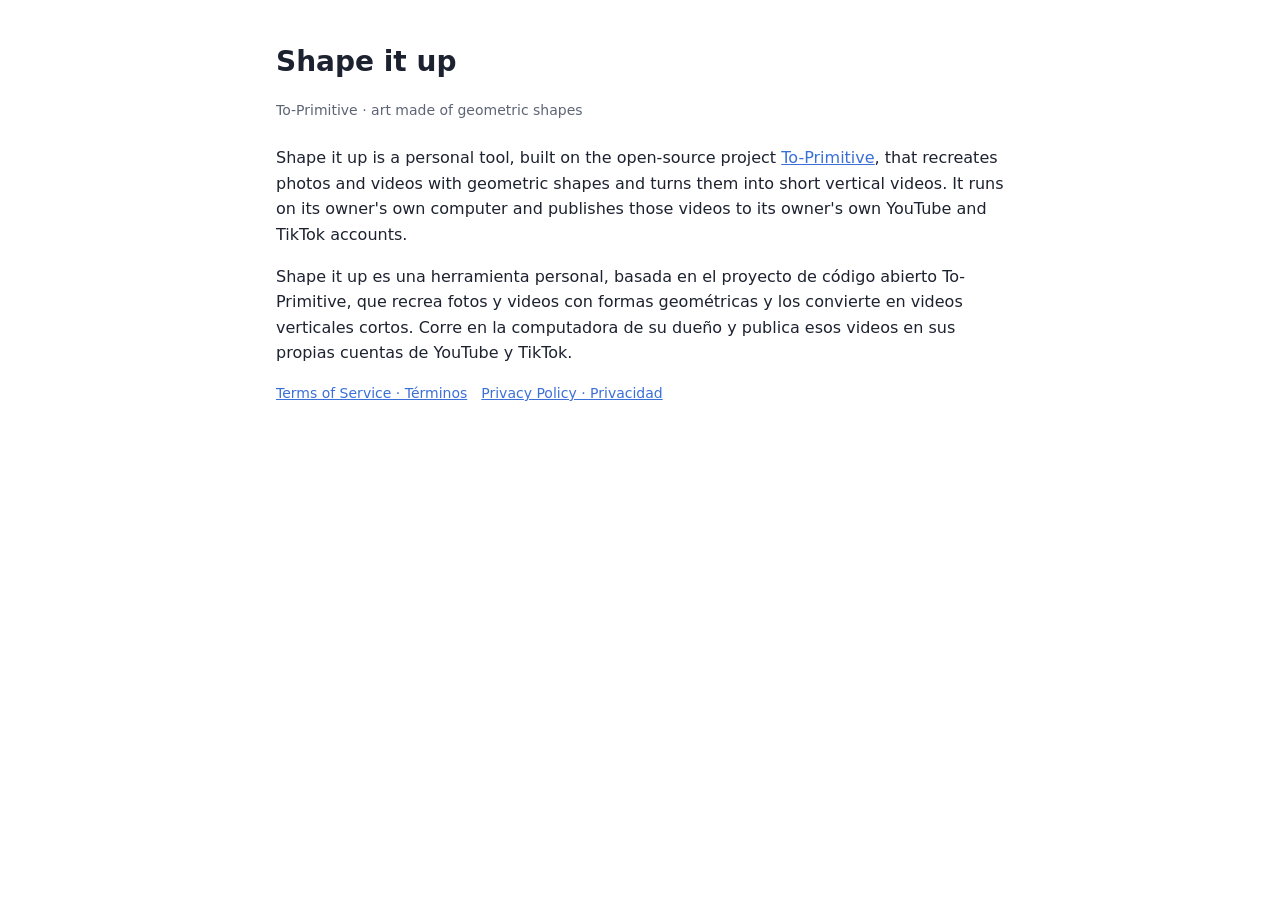
==== docs/index.html @ e6714d4a "Páginas públicas (GitHub Pages) y retorno https para TikTok docs/ tiene la presentación, términos y " ====
<!doctype html>
<html lang="en">
<head>
<meta charset="utf-8">
<meta name="viewport" content="width=device-width, initial-scale=1">
<title>Shape it up</title>
<link rel="stylesheet" href="style.css">
</head>
<body>
<main>
  <h1>Shape it up</h1>
  <p class="meta">To-Primitive · art made of geometric shapes</p>
  <p>Shape it up is a personal tool, built on the open-source project <a href="https://github.com/GuidoDSalem/To-Primitive">To-Primitive</a>, that recreates photos and videos with geometric shapes and turns them into short vertical videos. It runs on its owner's own computer and publishes those videos to its owner's own YouTube and TikTok accounts.</p>
  <p>Shape it up es una herramienta personal, basada en el proyecto de código abierto To-Primitive, que recrea fotos y videos con formas geométricas y los convierte en videos verticales cortos. Corre en la computadora de su dueño y publica esos videos en sus propias cuentas de YouTube y TikTok.</p>
  <nav><a href="terms.html">Terms of Service · Términos</a><a href="privacy.html">Privacy Policy · Privacidad</a></nav>
</main>
</body>
</html>
---- docs/style.css ----
:root { color-scheme: light dark; --bg: #ffffff; --text: #1d2230; --muted: #5d6475; --accent: #3b6fd8; --line: #e3e6ee; }
@media (prefers-color-scheme: dark) { :root { --bg: #11141b; --text: #e8ebf2; --muted: #9aa2b5; --accent: #6aa8ff; --line: #262b38; } }
* { box-sizing: border-box; }
body { margin: 0; background: var(--bg); color: var(--text); font: 16px/1.6 system-ui, -apple-system, "Segoe UI", sans-serif; }
main { max-width: 760px; margin: 0 auto; padding: 40px 16px 64px; }
h1 { font-size: 28px; margin: 0 0 4px; }
h2 { font-size: 19px; margin: 28px 0 6px; }
p, li { color: var(--text); }
.meta { color: var(--muted); font-size: 14px; margin-bottom: 24px; }
a { color: var(--accent); }
hr { border: 0; border-top: 1px solid var(--line); margin: 40px 0; }
nav { font-size: 14px; margin-bottom: 24px; }
nav a { margin-right: 14px; }
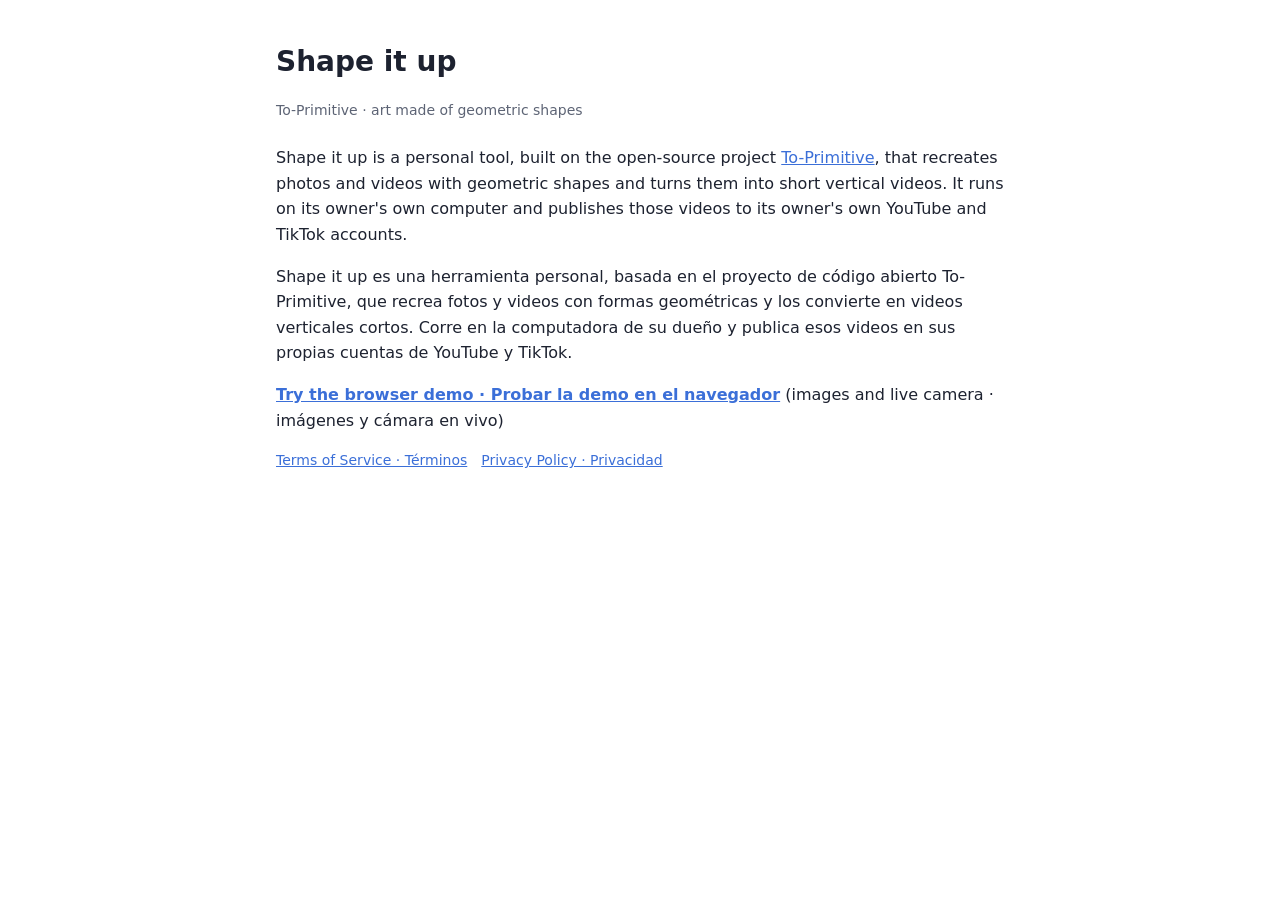
==== commit 3727696c: "Demo en el navegador (GitHub Pages) con el servidor compilado a WebAssembly El servidor corre en un " ====
--- a/docs/index.html
+++ b/docs/index.html
@@ -12,6 +12,7 @@
   <p class="meta">To-Primitive · art made of geometric shapes</p>
   <p>Shape it up is a personal tool, built on the open-source project <a href="https://github.com/GuidoDSalem/To-Primitive">To-Primitive</a>, that recreates photos and videos with geometric shapes and turns them into short vertical videos. It runs on its owner's own computer and publishes those videos to its owner's own YouTube and TikTok accounts.</p>
   <p>Shape it up es una herramienta personal, basada en el proyecto de código abierto To-Primitive, que recrea fotos y videos con formas geométricas y los convierte en videos verticales cortos. Corre en la computadora de su dueño y publica esos videos en sus propias cuentas de YouTube y TikTok.</p>
+  <p><a href="app/"><strong>Try the browser demo · Probar la demo en el navegador</strong></a> (images and live camera · imágenes y cámara en vivo)</p>
   <nav><a href="terms.html">Terms of Service · Términos</a><a href="privacy.html">Privacy Policy · Privacidad</a></nav>
 </main>
 </body>
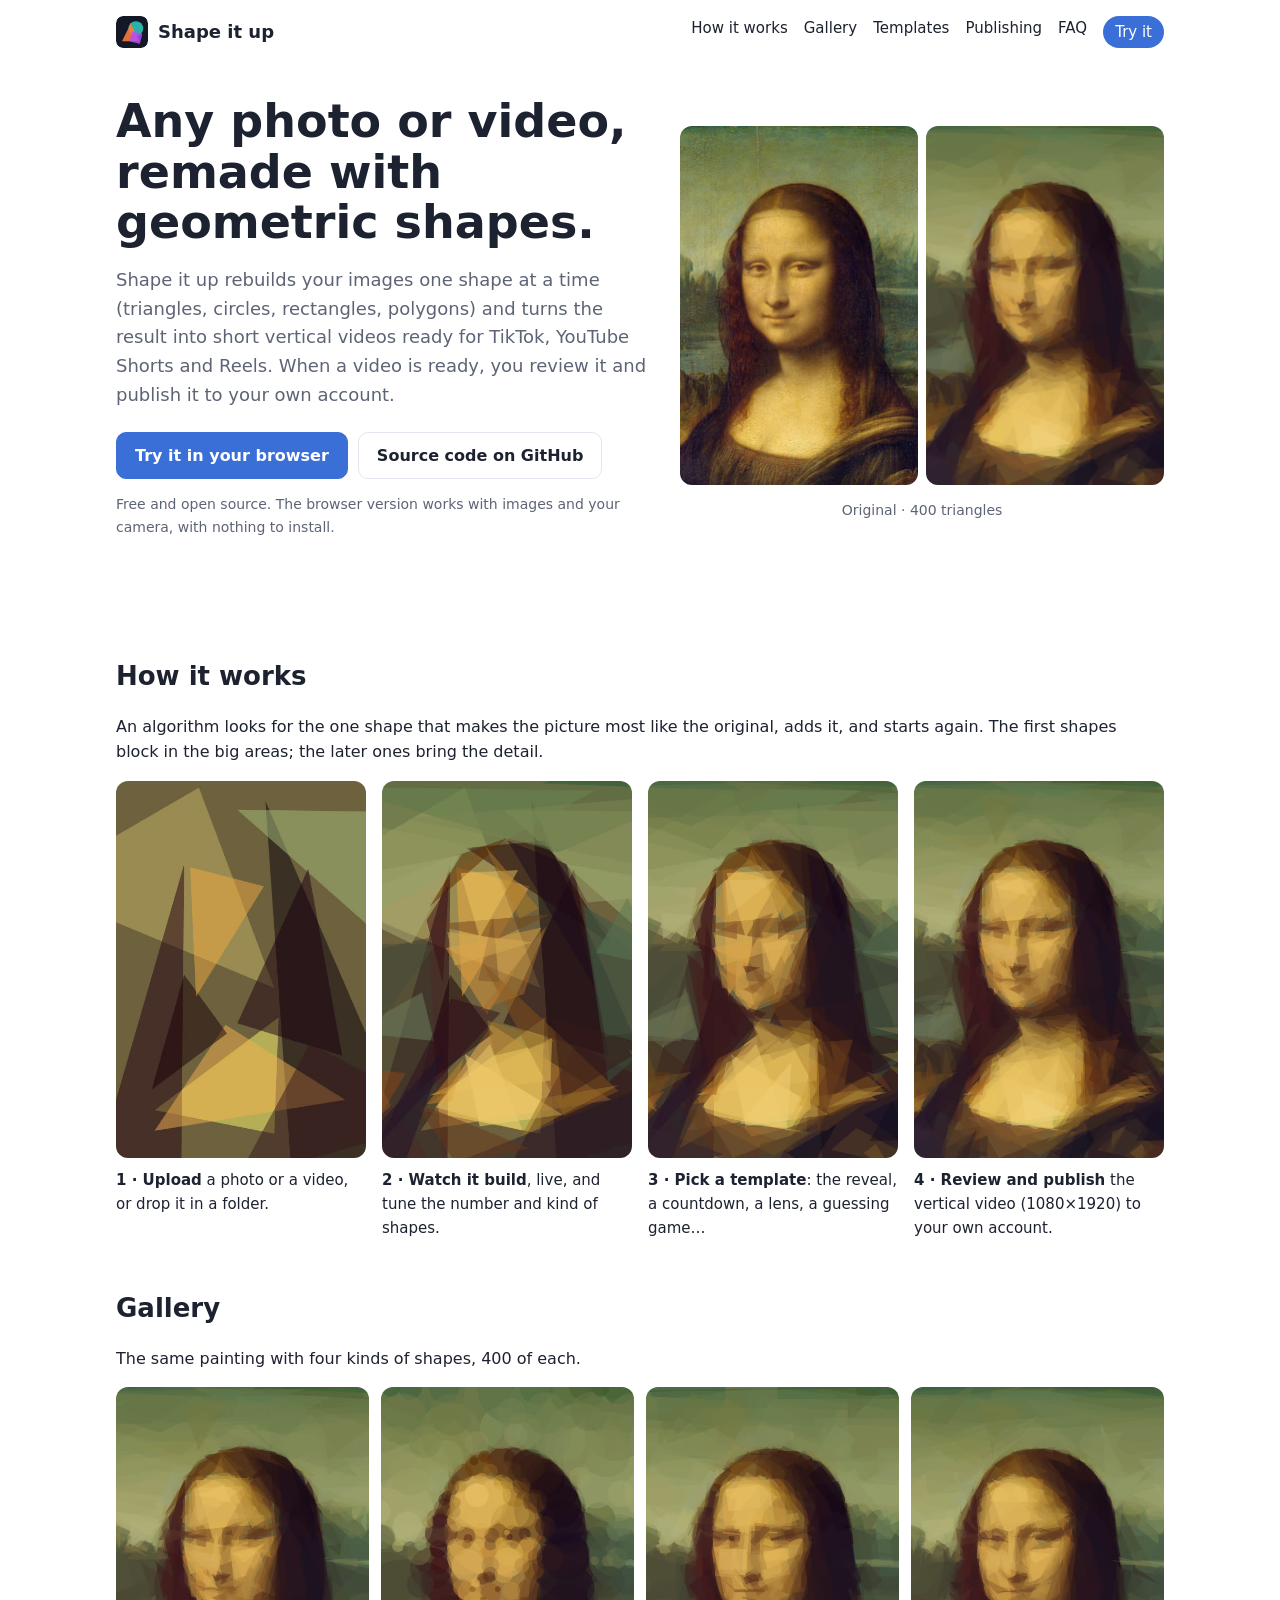
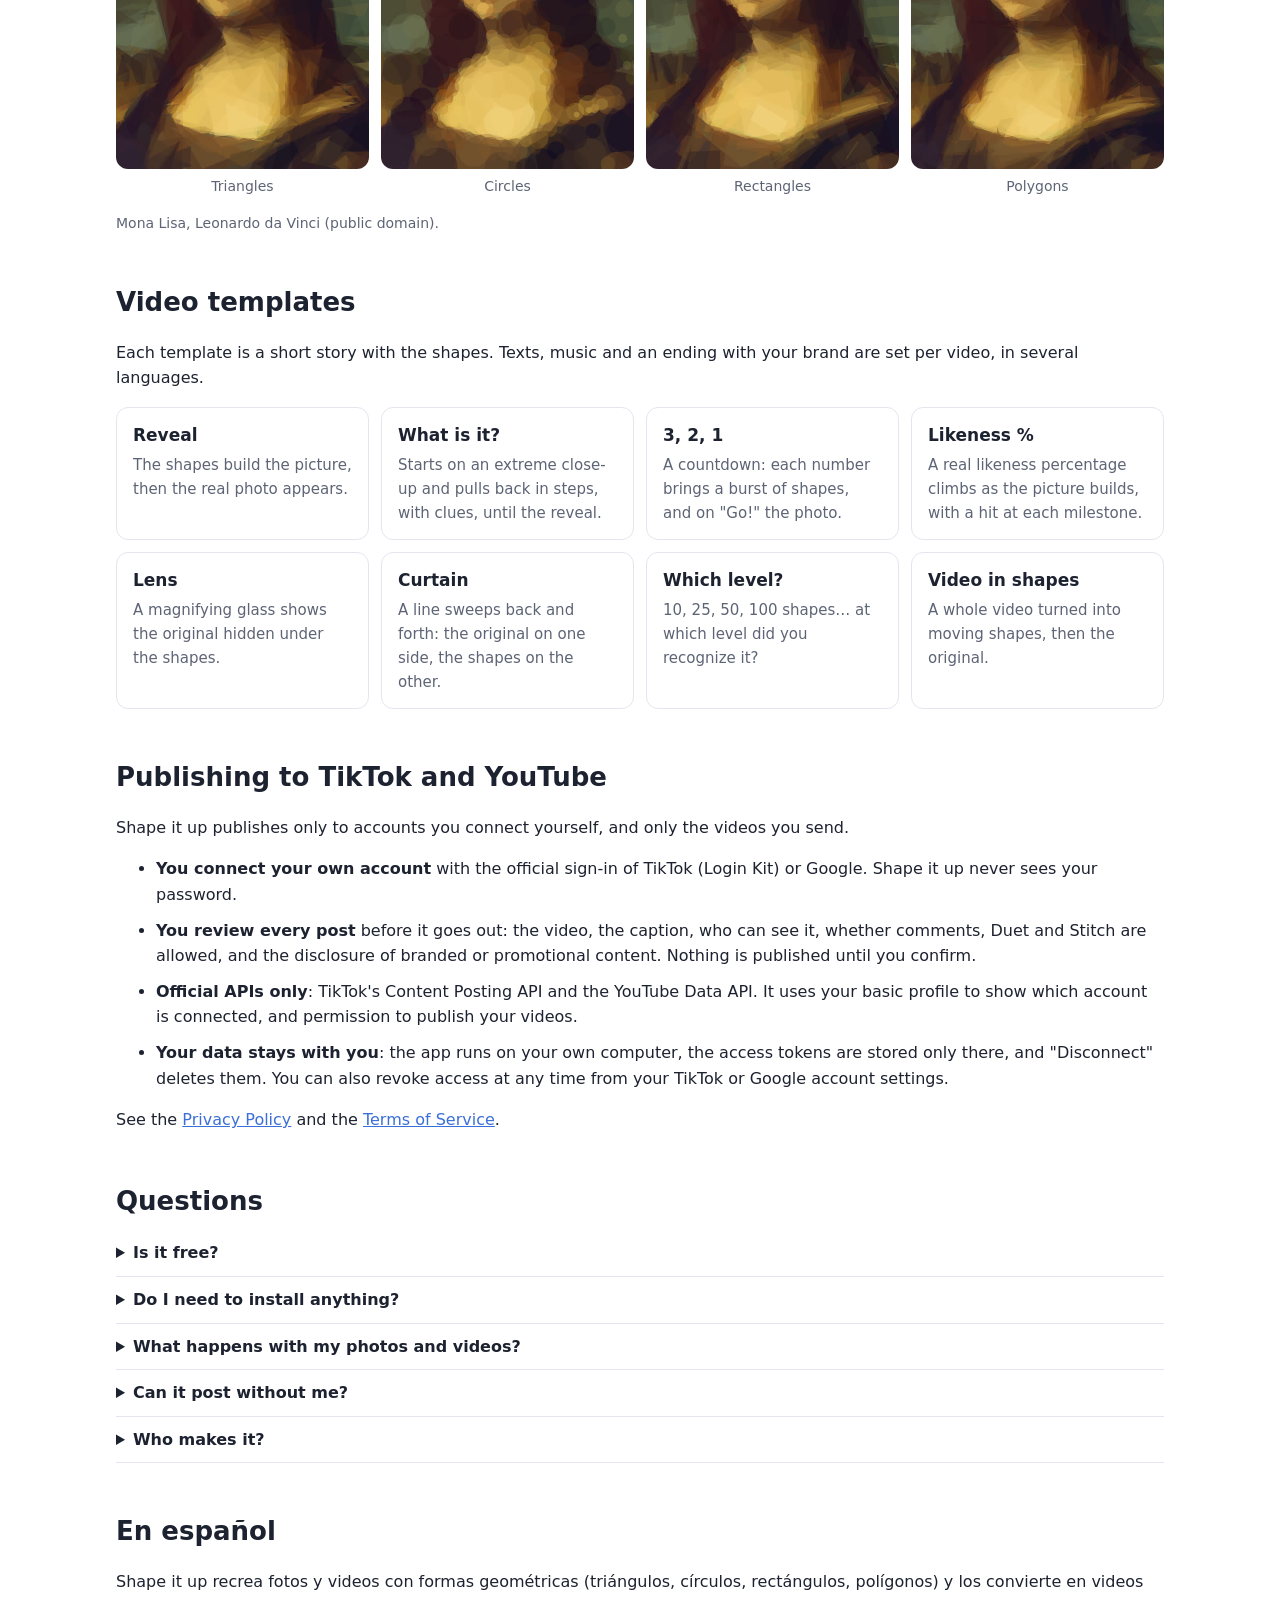
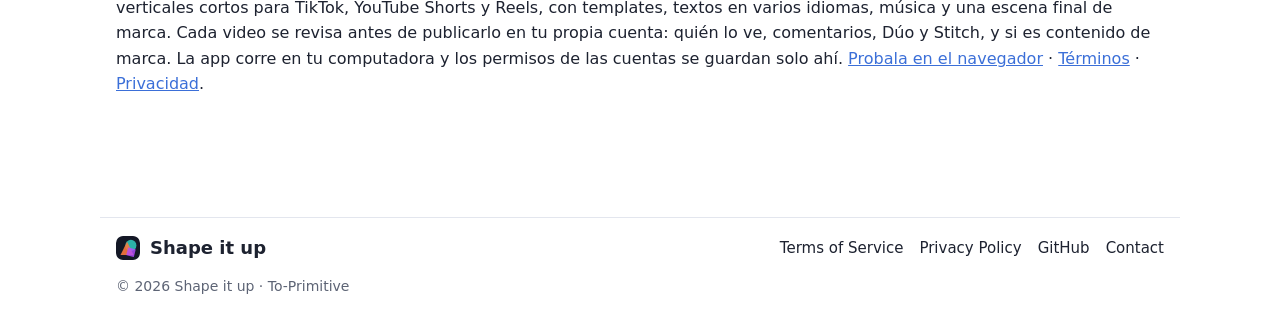
==== commit c329ca9f: "Sitio completo en GitHub Pages y el mismo ícono en todos lados Para la revisión de TikTok: la portad" ====
--- a/docs/index.html
+++ b/docs/index.html
@@ -3,17 +3,113 @@
 <head>
 <meta charset="utf-8">
 <meta name="viewport" content="width=device-width, initial-scale=1">
-<title>Shape it up</title>
+<title>Shape it up · Photos and videos remade with geometric shapes</title>
+<meta name="description" content="Shape it up turns photos and videos into art made of geometric shapes and short vertical videos, and publishes them to your own TikTok and YouTube accounts.">
+<link rel="icon" href="icon.svg" type="image/svg+xml">
+<link rel="icon" href="favicon-32.png" sizes="32x32" type="image/png">
+<link rel="apple-touch-icon" href="apple-touch-icon.png">
+<meta property="og:title" content="Shape it up">
+<meta property="og:description" content="Photos and videos remade with geometric shapes, as short vertical videos.">
+<meta property="og:image" content="https://guidodsalem.github.io/To-Primitive/img/triangles.jpg">
 <link rel="stylesheet" href="style.css">
 </head>
-<body>
-<main>
-  <h1>Shape it up</h1>
-  <p class="meta">To-Primitive · art made of geometric shapes</p>
-  <p>Shape it up is a personal tool, built on the open-source project <a href="https://github.com/GuidoDSalem/To-Primitive">To-Primitive</a>, that recreates photos and videos with geometric shapes and turns them into short vertical videos. It runs on its owner's own computer and publishes those videos to its owner's own YouTube and TikTok accounts.</p>
-  <p>Shape it up es una herramienta personal, basada en el proyecto de código abierto To-Primitive, que recrea fotos y videos con formas geométricas y los convierte en videos verticales cortos. Corre en la computadora de su dueño y publica esos videos en sus propias cuentas de YouTube y TikTok.</p>
-  <p><a href="app/"><strong>Try the browser demo · Probar la demo en el navegador</strong></a> (images and live camera · imágenes y cámara en vivo)</p>
-  <nav><a href="terms.html">Terms of Service · Términos</a><a href="privacy.html">Privacy Policy · Privacidad</a></nav>
+<body class="site">
+<header class="top">
+  <a class="brand" href="index.html"><img src="icon.svg" alt="" width="32" height="32">Shape it up</a>
+  <nav>
+    <a href="#how">How it works</a>
+    <a href="#gallery">Gallery</a>
+    <a href="#templates">Templates</a>
+    <a href="#publishing">Publishing</a>
+    <a href="#faq">FAQ</a>
+    <a href="app/" class="cta">Try it</a>
+  </nav>
+</header>
+
+<section class="hero">
+  <div>
+    <h1>Any photo or video, remade with geometric shapes.</h1>
+    <p class="lead">Shape it up rebuilds your images one shape at a time (triangles, circles, rectangles, polygons) and turns the result into short vertical videos ready for TikTok, YouTube Shorts and Reels. When a video is ready, you review it and publish it to your own account.</p>
+    <p class="buttons"><a class="button primary" href="app/">Try it in your browser</a><a class="button" href="https://github.com/GuidoDSalem/To-Primitive">Source code on GitHub</a></p>
+    <p class="small">Free and open source. The browser version works with images and your camera, with nothing to install.</p>
+  </div>
+  <figure class="pair">
+    <img src="img/original.jpg" alt="The Mona Lisa, original painting" width="477" height="720">
+    <img src="img/triangles.jpg" alt="The Mona Lisa remade with 400 triangles" width="477" height="720">
+    <figcaption>Original · 400 triangles</figcaption>
+  </figure>
+</section>
+
+<main class="wide">
+  <section id="how">
+    <h2>How it works</h2>
+    <p>An algorithm looks for the one shape that makes the picture most like the original, adds it, and starts again. The first shapes block in the big areas; the later ones bring the detail.</p>
+    <ol class="steps">
+      <li><img src="img/step10.jpg" alt="10 shapes" loading="lazy"><strong>1 · Upload</strong> a photo or a video, or drop it in a folder.</li>
+      <li><img src="img/step50.jpg" alt="50 shapes" loading="lazy"><strong>2 · Watch it build</strong>, live, and tune the number and kind of shapes.</li>
+      <li><img src="img/step150.jpg" alt="150 shapes" loading="lazy"><strong>3 · Pick a template</strong>: the reveal, a countdown, a lens, a guessing game…</li>
+      <li><img src="img/triangles.jpg" alt="400 shapes" loading="lazy"><strong>4 · Review and publish</strong> the vertical video (1080×1920) to your own account.</li>
+    </ol>
+  </section>
+
+  <section id="gallery">
+    <h2>Gallery</h2>
+    <p>The same painting with four kinds of shapes, 400 of each.</p>
+    <div class="gallery">
+      <figure><img src="img/triangles.jpg" alt="Triangles" loading="lazy"><figcaption>Triangles</figcaption></figure>
+      <figure><img src="img/circles.jpg" alt="Circles" loading="lazy"><figcaption>Circles</figcaption></figure>
+      <figure><img src="img/rectangles.jpg" alt="Rotated rectangles" loading="lazy"><figcaption>Rectangles</figcaption></figure>
+      <figure><img src="img/polygons.jpg" alt="Polygons" loading="lazy"><figcaption>Polygons</figcaption></figure>
+    </div>
+    <p class="small">Mona Lisa, Leonardo da Vinci (public domain).</p>
+  </section>
+
+  <section id="templates">
+    <h2>Video templates</h2>
+    <p>Each template is a short story with the shapes. Texts, music and an ending with your brand are set per video, in several languages.</p>
+    <div class="cards">
+      <div><h3>Reveal</h3><p>The shapes build the picture, then the real photo appears.</p></div>
+      <div><h3>What is it?</h3><p>Starts on an extreme close-up and pulls back in steps, with clues, until the reveal.</p></div>
+      <div><h3>3, 2, 1</h3><p>A countdown: each number brings a burst of shapes, and on "Go!" the photo.</p></div>
+      <div><h3>Likeness %</h3><p>A real likeness percentage climbs as the picture builds, with a hit at each milestone.</p></div>
+      <div><h3>Lens</h3><p>A magnifying glass shows the original hidden under the shapes.</p></div>
+      <div><h3>Curtain</h3><p>A line sweeps back and forth: the original on one side, the shapes on the other.</p></div>
+      <div><h3>Which level?</h3><p>10, 25, 50, 100 shapes… at which level did you recognize it?</p></div>
+      <div><h3>Video in shapes</h3><p>A whole video turned into moving shapes, then the original.</p></div>
+    </div>
+  </section>
+
+  <section id="publishing">
+    <h2>Publishing to TikTok and YouTube</h2>
+    <p>Shape it up publishes only to accounts you connect yourself, and only the videos you send.</p>
+    <ul class="checks">
+      <li><strong>You connect your own account</strong> with the official sign-in of TikTok (Login Kit) or Google. Shape it up never sees your password.</li>
+      <li><strong>You review every post</strong> before it goes out: the video, the caption, who can see it, whether comments, Duet and Stitch are allowed, and the disclosure of branded or promotional content. Nothing is published until you confirm.</li>
+      <li><strong>Official APIs only</strong>: TikTok's Content Posting API and the YouTube Data API. It uses your basic profile to show which account is connected, and permission to publish your videos.</li>
+      <li><strong>Your data stays with you</strong>: the app runs on your own computer, the access tokens are stored only there, and "Disconnect" deletes them. You can also revoke access at any time from your TikTok or Google account settings.</li>
+    </ul>
+    <p>See the <a href="privacy.html">Privacy Policy</a> and the <a href="terms.html">Terms of Service</a>.</p>
+  </section>
+
+  <section id="faq">
+    <h2>Questions</h2>
+    <details><summary>Is it free?</summary><p>Yes. Shape it up is open source (<a href="https://github.com/GuidoDSalem/To-Primitive">To-Primitive on GitHub</a>). There are no accounts, subscriptions or payments.</p></details>
+    <details><summary>Do I need to install anything?</summary><p>To try it, no: <a href="app/">the browser version</a> works with images and your camera. The full app, with video, templates and publishing, runs on your computer with Docker.</p></details>
+    <details><summary>What happens with my photos and videos?</summary><p>They stay on your computer. They only leave it when you publish one, and only to the account you chose.</p></details>
+    <details><summary>Can it post without me?</summary><p>Only if you set a publishing schedule yourself, and only videos you put in your own queue. Posting right away always shows the confirmation screen first.</p></details>
+    <details><summary>Who makes it?</summary><p>An independent creator, as an open-source project. Questions and suggestions are welcome on the <a href="https://github.com/GuidoDSalem/To-Primitive/issues">project's GitHub page</a>.</p></details>
+  </section>
+
+  <section id="es" lang="es">
+    <h2>En español</h2>
+    <p>Shape it up recrea fotos y videos con formas geométricas (triángulos, círculos, rectángulos, polígonos) y los convierte en videos verticales cortos para TikTok, YouTube Shorts y Reels, con templates, textos en varios idiomas, música y una escena final de marca. Cada video se revisa antes de publicarlo en tu propia cuenta: quién lo ve, comentarios, Dúo y Stitch, y si es contenido de marca. La app corre en tu computadora y los permisos de las cuentas se guardan solo ahí. <a href="app/">Probala en el navegador</a> · <a href="terms.html">Términos</a> · <a href="privacy.html">Privacidad</a>.</p>
+  </section>
 </main>
+
+<footer class="bottom">
+  <a class="brand" href="index.html"><img src="icon.svg" alt="" width="24" height="24">Shape it up</a>
+  <nav><a href="terms.html">Terms of Service</a><a href="privacy.html">Privacy Policy</a><a href="https://github.com/GuidoDSalem/To-Primitive">GitHub</a><a href="https://github.com/GuidoDSalem/To-Primitive/issues">Contact</a></nav>
+  <p class="small">© 2026 Shape it up · To-Primitive</p>
+</footer>
 </body>
 </html>
--- a/docs/style.css
+++ b/docs/style.css
@@ -11,3 +11,43 @@
 hr { border: 0; border-top: 1px solid var(--line); margin: 40px 0; }
 nav { font-size: 14px; margin-bottom: 24px; }
 nav a { margin-right: 14px; }
+
+/* The home page (body.site) and the header and footer shared with the other pages. */
+.top, .bottom { max-width: 1080px; margin: 0 auto; padding: 16px; display: flex; flex-wrap: wrap; align-items: center; justify-content: space-between; gap: 12px; }
+.top nav, .bottom nav { margin: 0; display: flex; flex-wrap: wrap; gap: 4px 16px; font-size: 15px; }
+.top nav a, .bottom nav a { margin: 0; text-decoration: none; color: var(--text); }
+.top nav a:hover, .bottom nav a:hover { color: var(--accent); }
+.top nav a.cta { color: #fff; background: var(--accent); padding: 4px 12px; border-radius: 999px; }
+.brand { display: inline-flex; align-items: center; gap: 10px; font-weight: 800; font-size: 18px; color: var(--text); text-decoration: none; }
+.brand img { border-radius: 7px; }
+.bottom { border-top: 1px solid var(--line); margin-top: 40px; }
+.bottom .small { width: 100%; margin: 0; }
+.small { color: var(--muted); font-size: 14px; }
+.hero { max-width: 1080px; margin: 0 auto; padding: 32px 16px 16px; display: grid; grid-template-columns: 1.1fr 1fr; gap: 32px; align-items: center; }
+.hero h1 { font-size: clamp(30px, 5vw, 46px); line-height: 1.1; margin: 0 0 16px; }
+.lead { font-size: 18px; color: var(--muted); }
+.buttons { display: flex; flex-wrap: wrap; gap: 10px; margin: 22px 0 8px; }
+.button { display: inline-block; padding: 10px 18px; border-radius: 10px; border: 1px solid var(--line); color: var(--text); text-decoration: none; font-weight: 600; }
+.button.primary { background: var(--accent); border-color: var(--accent); color: #fff; }
+.pair { margin: 0; display: grid; grid-template-columns: 1fr 1fr; gap: 8px; }
+.pair img, .gallery img, .steps img { width: 100%; height: auto; display: block; border-radius: 12px; aspect-ratio: 477 / 720; object-fit: cover; background: var(--line); }
+.pair figcaption, .gallery figcaption { grid-column: 1 / -1; text-align: center; color: var(--muted); font-size: 14px; margin-top: 6px; }
+main.wide { max-width: 1080px; }
+main.wide section { margin-top: 48px; }
+main.wide h2 { font-size: 26px; margin-bottom: 8px; }
+.steps { list-style: none; padding: 0; display: grid; grid-template-columns: repeat(4, 1fr); gap: 16px; }
+.steps li { font-size: 15px; }
+.steps img { margin-bottom: 10px; }
+.gallery { display: grid; grid-template-columns: repeat(4, 1fr); gap: 12px; }
+.gallery figure { margin: 0; }
+.cards { display: grid; grid-template-columns: repeat(auto-fill, minmax(230px, 1fr)); gap: 12px; }
+.cards div { border: 1px solid var(--line); border-radius: 12px; padding: 14px 16px; }
+.cards h3 { margin: 0 0 4px; font-size: 17px; }
+.cards p { margin: 0; color: var(--muted); font-size: 15px; }
+.checks li { margin-bottom: 10px; }
+details { border-bottom: 1px solid var(--line); padding: 10px 0; }
+summary { cursor: pointer; font-weight: 600; }
+@media (max-width: 760px) {
+  .hero { grid-template-columns: 1fr; }
+  .steps, .gallery { grid-template-columns: 1fr 1fr; }
+}
